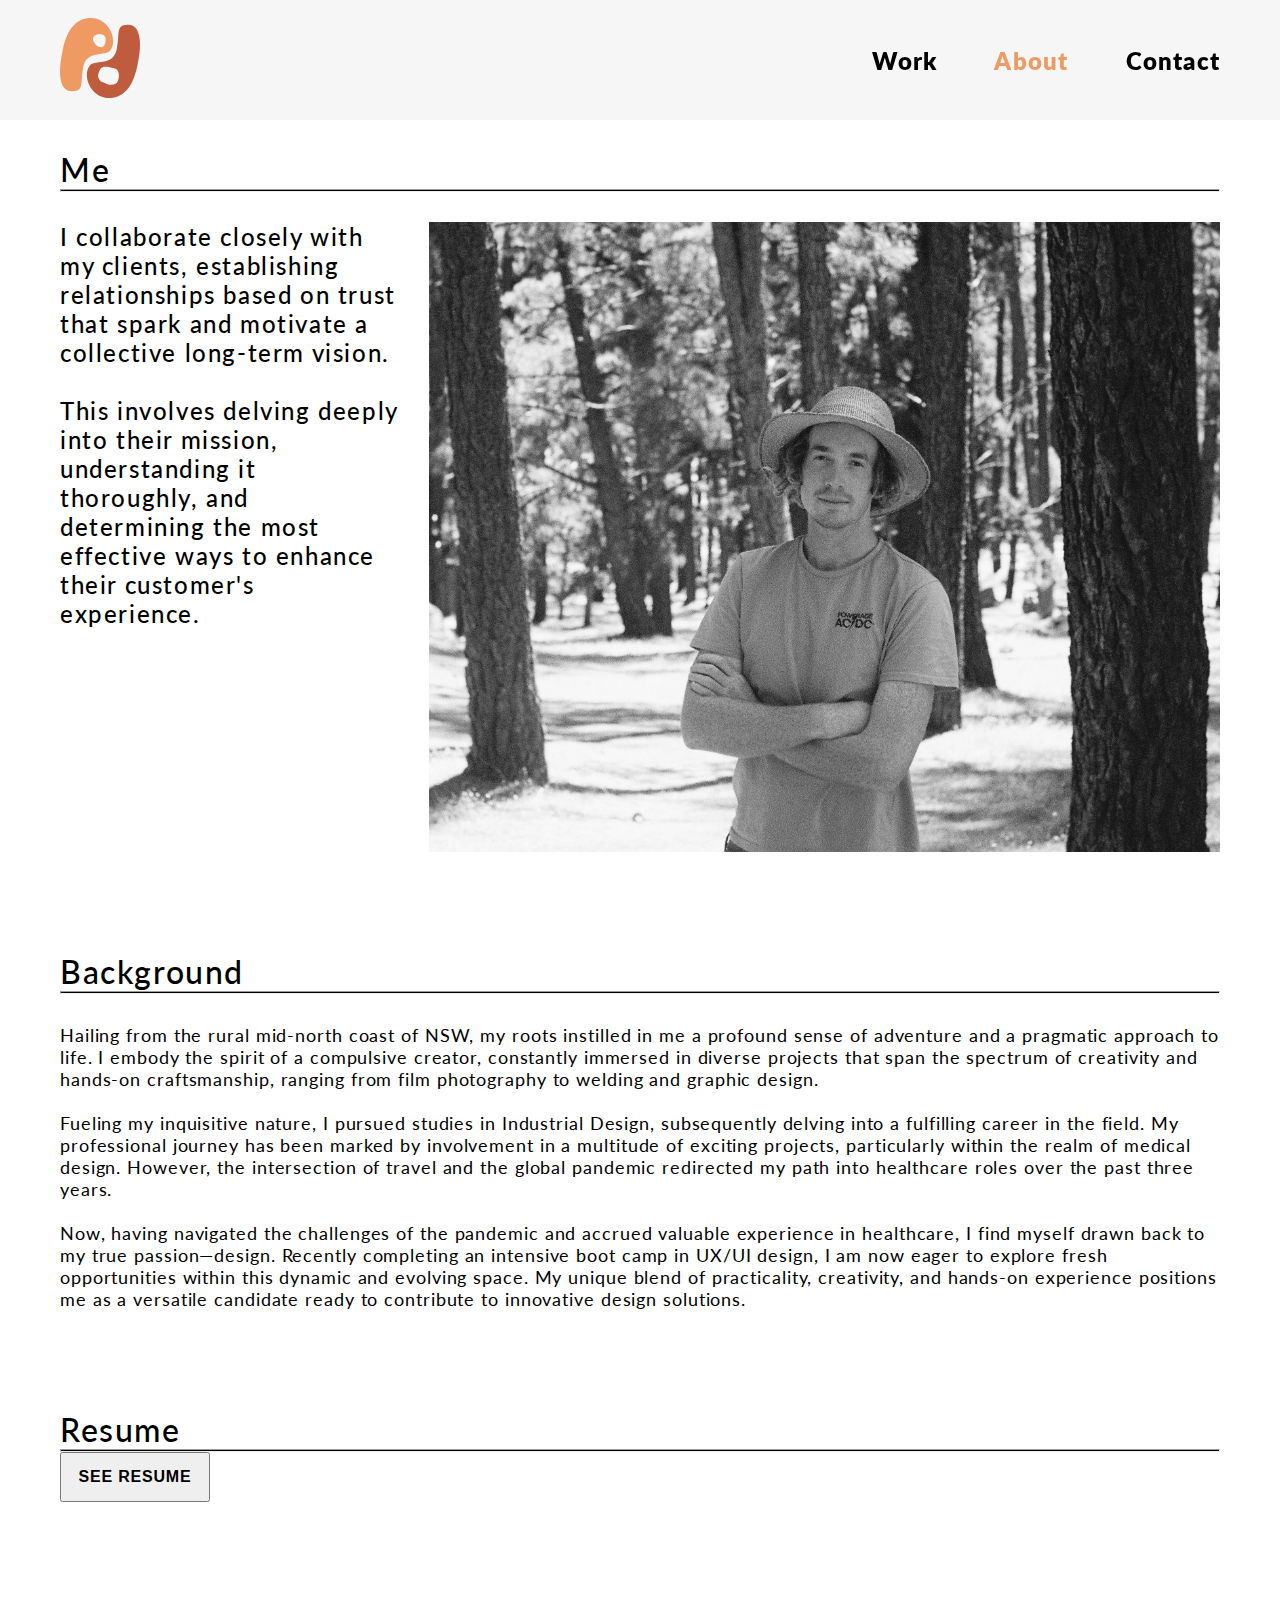
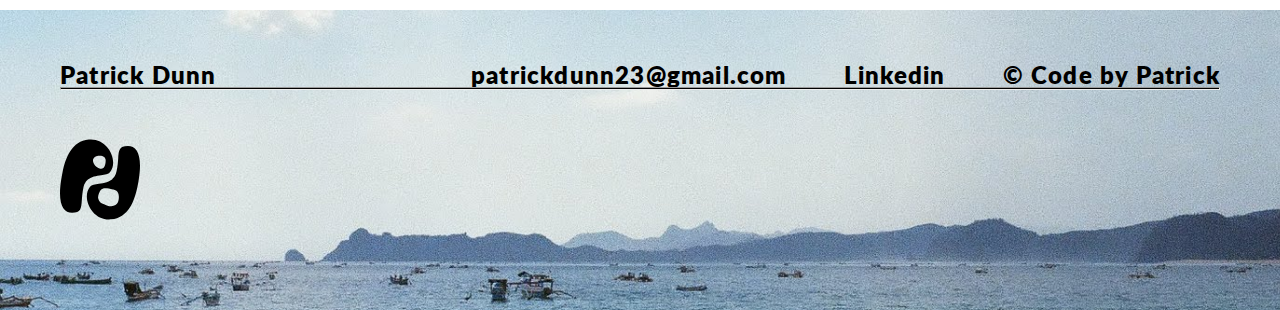
==== about.html @ 96b27e98 "Initial Upload" ====
<!DOCTYPE html>
<html>
    <head>
        <link rel="stylesheet" href="css/style.css">
        <title>
        </title>
        <meta name="viewport" content="width=device-width, initial-scale=1" />
    </head>
    <body>
    
         <!--  My UX Skills section coded using CSS flex -->
    <!--Header and Nav       -->
    <header>
     
        <div class="head">
            <ul class="headerContents">
                    <div class="headerSpacing">
                        <a href="index.html"><img src="images/New Logo.svg" alt=""></a>
                    </div>
                    <div >
                        <li class="navoptions"> <a href="work.html">Work</a></li>
                        <li class="navoptions"><a href="about.html" class="active">About</a></li>
                        <li class="navoptions"><a href="contact.html">Contact</a></li>
                    </div>
                  
                </ul>            
            </div>
        </header>
        
        <!--Me Section     -->
    <div>
        <section class="headerPadding">
            <div>
             
                <h4 > Me </h4>
        
                <hr class="hrabout">
                <div class="flexContainer">
                    <div class="metext flex_item">
                        <p>I collaborate closely with my clients, establishing relationships based on trust that spark and motivate a collective long-term vision.</p>
                        <br>
                        <p>This involves delving deeply into their mission, understanding it thoroughly, and determining the most effective ways to enhance their customer's experience.</p>
                    </div>
                    <div class="flex_item profilePic">
                    </div>
                </div>
            </div>
        </section>
    </div>

        <!--Background Section     -->
        <div >
            <section class="backgroundPadding">
                <div>
                    <h4> Background </h4>
                    <hr class="hrabout">
                    <div class="backgroundText">
                        <p> Hailing from the rural mid-north coast of NSW, my roots instilled in me a profound sense of adventure and a pragmatic approach to life. I embody the spirit of a compulsive creator, constantly immersed in diverse projects that span the spectrum of creativity and hands-on craftsmanship, ranging from film photography to welding and graphic design. </p>
                        <br>
                        <p>   Fueling my inquisitive nature, I pursued studies in Industrial Design, subsequently delving into a fulfilling career in the field. My professional journey has been marked by involvement in a multitude of exciting projects, particularly within the realm of medical design. However, the intersection of travel and the global pandemic redirected my path into healthcare roles over the past three years. </p>
                            <br>
                        <p>  Now, having navigated the challenges of the pandemic and accrued valuable experience in healthcare, I find myself drawn back to my true passion—design. Recently completing an intensive boot camp in UX/UI design, I am now eager to explore fresh opportunities within this dynamic and evolving space. My unique blend of practicality, creativity, and hands-on experience positions me as a versatile candidate ready to contribute to innovative design solutions. </p> 
                    </div>
                </div>
            </section>
        </div>
        
        <!--Resume Section     -->
        <div class="resumeSpacing resumeButton">
            <h4> Resume </h4>
            <hr class="hrabout">
            <button data-modal-target="#modal" class="button resumeButton">See Resume</button>
    </div>

    
          <!--Footer section        -->  
          <footer>
            <div class="homefooterBackground">
            <ul class="footername">
                    <div class="name">
                        <li>Patrick Dunn</li>
                    </div>
                    <div >
                        <li class="footerContact">patrickdunn23@gmail.com</li>
                        <li class="footerContact">Linkedin</li>
                        <li class="footerContact">© Code by Patrick </li>
                    </div>
                    <hr class="hrfooter">
                </ul>
            <ul > 
            </ul>
            <div class="footerlogo spinmMe ">
                <img class="spinMe" src="images/New Logo-Black.svg" alt="">
            </div>
           <!--JS overlay     -->
          
            <div class="modal" id="modal">
                <img class="resume"  src="images/Resume.svg" alt="resume Image Missing">
                
                <div class="exitDownload">
                    <button data-close-button class="close-button">&times;</button>
                    <div class="resumeDownload">  <a href="Patrick Dunn Resume.pdf"><img src="images/Download.svg" alt=""></a></div>
                </div>
            </div>
            <div id="overlay"></div>        
        </footer>
    </body>
<script src="js/index.js"></script>
</html>
---- css/style.css ----
@import url('https://fonts.googleapis.com/css2?family=Alike&family=Knewave&family=Lato:ital,wght@0,700;1,400&family=Lekton&display=swap');

* {
    margin: 0;
    padding: 0;
    box-sizing: border-box;
}
  /* Header Section................. */

  header{
    display: flex;
    top: 0;
    height: 120px !important;
    width: 100%;
    z-index: 1000;
    background: rgba(241, 240, 242, 0.60);
    backdrop-filter: blur(10px);
    position: fixed;
    }

  .headerContents{
    display: flex;
    vertical-align: top;  
    justify-content: space-between; 
    color: #000;
    font-family: 'Lato', sans-serif;
    font-size: 24px;
    font-style: normal;
    font-weight: 800;
    line-height: normal;
    letter-spacing: 1.2px;
    text-transform: capitalize;
    margin-left: 60px;
    margin-right: 60px;
    height:120px;
    align-items: center;
}
a{
       text-decoration: none;
       color: black;
        
}

.headerSpacing{
    align-items: center;
}
.headerSpacing :hover{
    animation: spin 0.5s infinite;
    animation-timing-function: linear;
}

.head{
    width: 100%;
}

.navoptions{
    padding-left: 50px;
  
}

.navoptions:hover{
    text-shadow:  0px 0px 7px #EF9A63; 
}

  /* Body Section................. */

body{
    margin: 0;
    padding: 0;
}

.button{
    color: black;
    font-size: 16px;
    font-family:Arial, Helvetica, sans-serif;
    font-weight: 800;
    text-transform: uppercase;
    letter-spacing: 0.8px;
    word-wrap: break-word;
    width: 150px;
    height: 50px;
    flex-shrink: 0;
}
/* Homepage ................. */
.heroimg{
    background-image: url(../images/homepagehero.jpg);
    background-size: cover;
    background-repeat: no-repeat;
    height: 130vh;
    margin-bottom: 50px;
   
}

.heroPadding{
    padding-top:  150px;
    margin-left: 60px;
    margin-right: 60px;
    display: flex;
}

h1{
    align-items: center;
    flex-shrink: 0;
    color: #EF9A63;
    font-family: 'Knewave', system-ui;
    font-size: 40px;
    font-style: normal;
    font-weight: 400;
    line-height: normal;
    letter-spacing: 2px;
    text-transform: capitalize;

}

.h1dark{
    color: #BF5C3D;
    padding-left: 10px;
}

h2{
    color: #000;
    font-family: 'Alike', serif;
    font-size: 24px;
    font-style: normal;
    font-weight: 400;
    line-height: normal;
    letter-spacing: 1.2px;
 
}
.hometext{
    max-width: 800px;
    margin-left: 60px;
    transform: translateY(-370px);
    align-items: center;
    flex-shrink: 0;
    margin-right: 60px;
}

.headerPadding{
    margin-top: 150px;
    margin-left: 60px;
    margin-right: 60px;
    margin-bottom: 100px;
}

.backgroundPadding{
    margin-left: 60px;
    margin-right: 60px;
    margin-bottom: 100px;
}
.squiggle{
    display: flex;
    width: 100%;
    transform: translateY(-120px);
}
/* About Page................. */
.hrabout{
    background-color: black;
    height: 3px;
    width: 100%; 
}

.flexContainer{
    display: flex; 
    justify-content: space-between;
}

.metext{
    color: black;
    font-family: 'Lato', sans-serif;
    font-size: 24px;
    font-style: normal;
    font-weight: 500;
    line-height: normal;
    letter-spacing: 1.6px;
    width: 30%;
}

  .flex_item {
    margin-top: 30px;
  }
  .profilePic{
    margin-left: 30px; 
    width: 70%;
    background-image: url(../images/A000453-R1-02-1A.jpg);
    background-position: center;
    background-size: cover;
    background-repeat: no-repeat;
    height: 70vh;
}

  .container{
    position: relative;
  }

  .backgroundText{
    color: #000;
    font-family: 'Lato', sans-serif;
    font-size: 18px;
    font-style: normal;
    font-weight: 400;
    line-height: normal;
    letter-spacing: 0.9px;
    margin-top: 30px;
   
  }

  .resumeSpacing{
    margin-left: 60px;
    margin-right: 60px;
    width: calc(100% - 120px);
    height: 200px;
}

/* Work Page................. */
.casestudy{
    width: cover;
    display: grid;
    grid-template-columns: 30% 70% ;
    padding: 2%;
}
.caseIntro{
    display: flex; 
    justify-content: space-between;
    margin-top: 150px;
    min-height: 65vh;
}

.hrcase{
    background-color: black;
    height: 3px;
    width: calc(100% - 120px);
    position: absolute;
    margin-left: 60px;
}

.WorkGrid{
    width: cover;
    display: grid;
    grid-template-columns: 30% 70% ;
    margin-left: 60px;
    margin-right: 60px;
    padding-top: 50px;
    margin-bottom: 50px;  
}

.gridRows{
    display: grid;
    grid-template-rows:  minmax(auto, 200px) auto 80px;
}

.caseimage{
   width: 100%;
   padding-left: 50px;
}

.skills{
  padding-top: 10px;

}

h4{
    color: #000;
    font-family: 'Lato', sans-serif;
    font-size: 32px;
    font-style: normal;
    font-weight: 500;
    line-height: normal;
    letter-spacing: 1.6px;
    text-transform: capitalize;
    padding-right: 50px;
}

.caseButton{
    display: flex;
    justify-content: flex-start;
    align-items: end;
}

  /* Footer Section................. */
 .name{
    margin-top: 50px;
    
 }
 .footerContact{
    margin-top: 50px;
    padding-left: 50px;
 }

 .hrfooter{
    background-color: black;
    height: 3px;
    width: calc(100% - 120px);
    position: absolute;
    bottom: 0;
   transform: translateY(-220px);
}

.footer {
    position: relative;
    min-height: 300px;
    z-index: 1;
    
}
footer {
    min-height: 300px; 
    
}
.footerBackground {

    background-image: url(../images/Mask\ group.png);
    background-repeat: no-repeat;
    background-size: cover;
    height: 300px; 

    position: relative;
    z-index: 1;

}

.homefooterBackground {

    background-image: url(../images/homepagerfooterimage.png);
    background-repeat: no-repeat;
    background-size: cover;
    height: 300px; 
    position: relative;
    z-index: 1;

}
.footerlogo{
    display: flex;
    justify-content: flex-start;
    margin-left: 60px;
    margin-top: 50px;
    width: 80px;
    position: absolute;
}

.footername{
    display: flex;
    vertical-align: top;  
    justify-content: space-between; 
    color: #000;
    font-family: 'Lato', sans-serif;
    font-size: 24px;
    font-style: normal;
    font-weight: 800;
    line-height: normal;
    letter-spacing: 1.2px;
    margin-left: 60px;
    margin-right: 60px;
}

ul li {
    display: inline-block;
    vertical-align: top;
}

.spinMe {
    animation: spin 2s infinite;
    animation-timing-function: linear;

  }
/* Contact Section................. */

.contactItems{
    display: flex;
    color: #000;
    font-family: 'Lato', sans-serif;
    font-size: 18px;
    font-style: normal;
    font-weight: 400;
    line-height: normal;
    letter-spacing: 0.9px;
    margin-top: 30px;
    padding-bottom: 3px;
}

.contactText{
    padding-left: 30px;
}




  /* Animations and media................. */
@keyframes spin {
    from {transform: rotate(180deg);
  
    }
    to {transform: rotate(-180deg);
  
    }}

 @media screen and (max-width:600px) {
    /* Flex changes................. */   
    .flexContainer{
            display: flex;
            flex-direction: column;
        }
        .metext{
            color: black;
            font-family: 'Lato', sans-serif;
            font-size: 24px;
            font-style: normal;
            font-weight: 500;
            line-height: normal;
            letter-spacing: 1.6px;
            width: 100%;
        }
        
        .profilePic{
            width: 100%;
            background-image: url(/images/A000453-R1-02-1A.jpg);
            background-position: center;
            background-size: cover;
            background-repeat: no-repeat;
            height: 40vh;
            margin-left: 0px;
        }
   
    /* Grid changes................. */
    .WorkGrid{
        width: cover;
        display: grid;
        grid-template-rows: 100% 100% 100% cover ;
        grid-template-columns: 1fr;
        margin-left: 60px;
        margin-right: 60px;
        padding-top: 50px;
        margin-bottom: 50px;  
    }
    .caseimage{
        width: 100%;
        padding-top: 30px;
        padding-left: 0px;
     }
}

.active{
    color: #EF9A63;
}
/* Resume overlay changes................. */

      *, *::after, *::before {
        box-sizing: border-box;
      }
      
      .modal {
        position: fixed;
        top: 30%;
        left: 50%;
        margin-top: 180px;
        height: 70%;
        transform: translate(-50%, -50%) scale(0);
        transition: 200ms ease-in-out;
        z-index: 10;
        width: 500px;
        max-width: 80%;
        display: flex;
        justify-content: space-between;
    
      }

       .resumeDownload{
        padding-left: 20px;
       }
      


      .modal.active {
        transform: translate(-50%, -50%) scale(1);
      }
      
      .modal-header {
        padding: 10px 15px;
        display: flex;
        justify-content: space-between;
        align-items: flex-start;
        align-items: center;
        border-bottom: 1px solid black;
      }
      
      .modal-header .title {
        font-size: 1.25rem;
        font-weight: bold;
      }
      
      .close-button {
        cursor: pointer;
        border: none;
        outline: none;
        background: none;
        font-size: 3.25rem;
        font-weight: bold;
        padding-left: 30px;
        align-items: baseline;
        align-self: flex-start;
    
      }
      
      .modal-body {
        padding: 10px 15px;
      }
      
      #overlay {
        position: fixed;
        opacity: 0;
        transition: 200ms ease-in-out;
        top: 0;
        left: 0;
        right: 0;
        bottom: 0;
        background-color: rgba(0, 0, 0, .5);
        backdrop-filter: blur(10px);
        pointer-events: none;
      }
      
      #overlay.active {
        opacity: 1;
        pointer-events: all;
      }
     
      .resume{
        width: 550px;
        height: auto;
      }
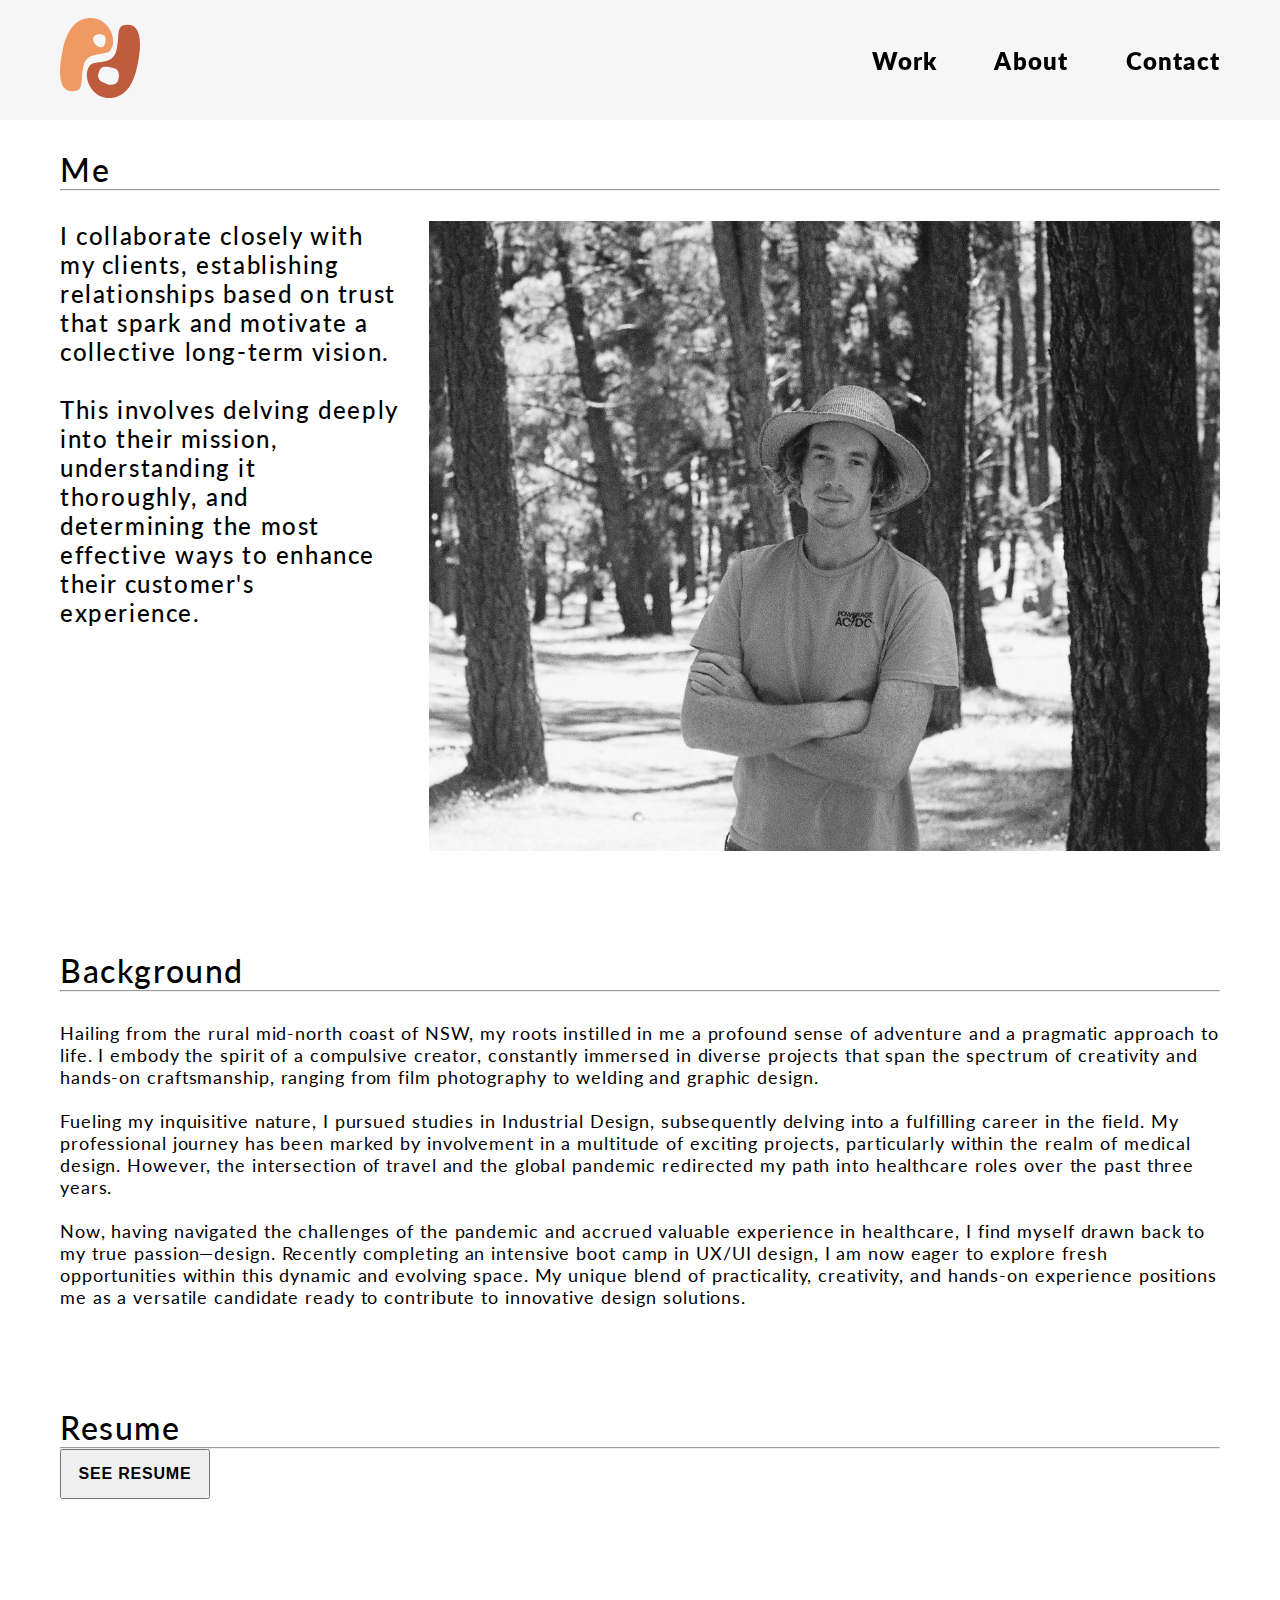
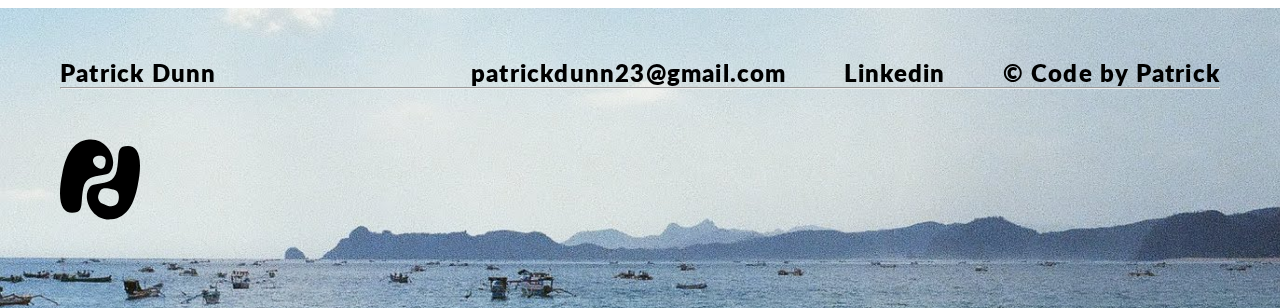
==== commit ded3fa47: "." ====
--- a/about.html
+++ b/about.html
@@ -76,22 +76,21 @@
           <!--Footer section        -->  
           <footer>
             <div class="homefooterBackground">
-            <ul class="footername">
+            <div class="footername">
                     <div class="name">
-                        <li>Patrick Dunn</li>
+                        Patrick Dunn
                     </div>
-                    <div >
+                    <ul>
                         <li class="footerContact">patrickdunn23@gmail.com</li>
                         <li class="footerContact">Linkedin</li>
                         <li class="footerContact">© Code by Patrick </li>
-                    </div>
-                    <hr class="hrfooter">
-                </ul>
-            <ul > 
-            </ul>
+                    </ul> 
+                </div>
+                <hr class="hrfooter">
             <div class="footerlogo spinmMe ">
                 <img class="spinMe" src="images/New Logo-Black.svg" alt="">
             </div>
+        </footer>
            <!--JS overlay     -->
           
             <div class="modal" id="modal">
--- a/css/style.css
+++ b/css/style.css
@@ -23,7 +23,7 @@
     display: flex;
     vertical-align: top;  
     justify-content: space-between; 
-    color: #000;
+    color: #000 !important;
     font-family: 'Lato', sans-serif;
     font-size: 24px;
     font-style: normal;
@@ -35,10 +35,10 @@
     margin-right: 60px;
     height:120px;
     align-items: center;
-}
+   }
 a{
-       text-decoration: none;
-       color: black;
+       text-decoration: none !important;
+       color: black !important;
         
 }
 
@@ -56,6 +56,7 @@
 
 .navoptions{
     padding-left: 50px;
+   
   
 }
 
@@ -157,13 +158,15 @@
 /* About Page................. */
 .hrabout{
     background-color: black;
-    height: 3px;
+    height: 2px;
     width: 100%; 
 }
 
 .flexContainer{
     display: flex; 
     justify-content: space-between;
+    
+    
 }
 
 .metext{
@@ -229,7 +232,7 @@
 
 .hrcase{
     background-color: black;
-    height: 3px;
+    height: 2px;
     width: calc(100% - 120px);
     position: absolute;
     margin-left: 60px;
@@ -247,12 +250,13 @@
 
 .gridRows{
     display: grid;
-    grid-template-rows:  minmax(auto, 200px) auto 80px;
+    grid-template-rows: auto auto auto  ;
 }
 
 .caseimage{
    width: 100%;
-   padding-left: 50px;
+   padding-left: 0px;
+   border-radius: 5px;
 }
 
 .skills{
@@ -290,11 +294,12 @@
 
  .hrfooter{
     background-color: black;
-    height: 3px;
+    height: 2px;
     width: calc(100% - 120px);
-    position: absolute;
     bottom: 0;
-   transform: translateY(-220px);
+    margin-left: 60px;
+    
+   
 }
 
 .footer {
@@ -382,11 +387,162 @@
     padding-left: 30px;
 }
 
+.whaleImage{
+max-width: 70%;
+padding-top: 20px;
+}
+.whalediv{
+
+  display: flex;
+  justify-content: end;
+}
+
+
+
+
+      .active{
+        color: #EF9A63;
+    }
+/* Resume overlay changes................. */
+
+      *, *::after, *::before {
+        box-sizing: border-box;
+      }
+      
+      .modal {
+        position: fixed;
+        top: 30%;
+        left: 50%;
+        margin-top: 180px;
+        height: 70%;
+        transform: translate(-50%, -50%) scale(0);
+        transition: 200ms ease-in-out;
+        z-index: 10;
+        width: 500px;
+        max-width: 80%;
+        display: flex;
+        justify-content: space-between;
+    
+      }
+
+       .resumeDownload{
+        padding-left: 20px;
+       }
+      
+
+
+      .modal.active {
+        transform: translate(-50%, -50%) scale(1);
+      }
+      
+      .modal-header {
+        padding: 10px 15px;
+        display: flex;
+        justify-content: space-between;
+        align-items: flex-start;
+        align-items: center;
+        border-bottom: 1px solid black;
+      }
+      
+      .modal-header .title {
+        font-size: 1.25rem;
+        font-weight: bold;
+      }
+      
+      .close-button {
+        cursor: pointer;
+        border: none;
+        outline: none;
+        background: none;
+        font-size: 3.25rem;
+        font-weight: bold;
+        padding-left: 30px;
+        align-items: baseline;
+        align-self: flex-start;
+    
+      }
+      
+      .modal-body {
+        padding: 10px 15px;
+      }
+      
+      #overlay {
+        position: fixed;
+        opacity: 0;
+        transition: 200ms ease-in-out;
+        top: 0;
+        left: 0;
+        right: 0;
+        bottom: 0;
+        background-color: rgba(0, 0, 0, .5);
+        backdrop-filter: blur(10px);
+        pointer-events: none;
+      }
+      
+      #overlay.active {
+        opacity: 1;
+        pointer-events: all;
+      }
+     
+      .resume{
+        width: 550px;
+        height: auto;
+      }
+
+      /* Unit 20 Bootstrap................. */
+      .caseHead{
+        margin-top: 150px;
+        margin-left: 60px;
+        margin-right: 60px;
+      }
+
+
+      .marginc{
+margin-left: 60px;
+margin-right: 60px;      }
+
+.caseAbout{
+  display: flex;
+  flex-direction: row;
+  justify-content: space-between;
+}
+
+.caseh{
+  width: 70%;
+  height: auto;
+}
+
+.cardBg{
+background-color:  #A5C6BD  !important;
+
+}
+.cardPadd{
+  padding-right: 50px;
+ 
+}
+
+
+.projectInfo{
+  color: #000;
+  font-family:  'Lato', sans-serif;
+  font-size: 24px;
+  font-style: normal;
+  font-weight: 500;
+  line-height: normal;
+  padding-bottom: 200px;}
+
+
+
+
+
+
+
+
 
 
 
   /* Animations and media................. */
-@keyframes spin {
+  @keyframes spin {
     from {transform: rotate(180deg);
   
     }
@@ -433,97 +589,59 @@
         margin-bottom: 50px;  
     }
     .caseimage{
-        width: 100%;
-        padding-top: 30px;
         padding-left: 0px;
+        border-radius: 5px;
+        
+        
+       
      }
-}
-
-.active{
-    color: #EF9A63;
-}
-/* Resume overlay changes................. */
-
-      *, *::after, *::before {
-        box-sizing: border-box;
-      }
-      
-      .modal {
-        position: fixed;
-        top: 30%;
-        left: 50%;
-        margin-top: 180px;
-        height: 70%;
-        transform: translate(-50%, -50%) scale(0);
-        transition: 200ms ease-in-out;
-        z-index: 10;
-        width: 500px;
-        max-width: 80%;
-        display: flex;
-        justify-content: space-between;
-    
-      }
-
-       .resumeDownload{
-        padding-left: 20px;
-       }
-      
-
-
-      .modal.active {
-        transform: translate(-50%, -50%) scale(1);
-      }
-      
-      .modal-header {
-        padding: 10px 15px;
-        display: flex;
-        justify-content: space-between;
-        align-items: flex-start;
-        align-items: center;
-        border-bottom: 1px solid black;
-      }
-      
-      .modal-header .title {
-        font-size: 1.25rem;
-        font-weight: bold;
-      }
-      
-      .close-button {
-        cursor: pointer;
-        border: none;
-        outline: none;
-        background: none;
-        font-size: 3.25rem;
-        font-weight: bold;
-        padding-left: 30px;
-        align-items: baseline;
-        align-self: flex-start;
-    
-      }
-      
-      .modal-body {
-        padding: 10px 15px;
-      }
-      
-      #overlay {
-        position: fixed;
-        opacity: 0;
-        transition: 200ms ease-in-out;
-        top: 0;
-        left: 0;
-        right: 0;
-        bottom: 0;
-        background-color: rgba(0, 0, 0, .5);
-        backdrop-filter: blur(10px);
-        pointer-events: none;
-      }
-      
-      #overlay.active {
-        opacity: 1;
-        pointer-events: all;
-      }
-     
-      .resume{
-        width: 550px;
-        height: auto;
+     .cardPadd{
+      padding-right: 0px;
+    }
+
+    
+}
+
+
+
+
+@media screen and (max-width:1000px) {
+  /* Flex changes................. */   
+  h4{
+    color: #000;
+    font-family: 'Lato', sans-serif;
+    font-size: 26px;
+    font-style: normal;
+    font-weight: 500;
+    line-height: normal;
+    letter-spacing: 1.6px;
+    text-transform: capitalize;
+    padding-right: 50px;
+}
+      }
+
+      h3{
+        color: black;
+
+font-family: 'Lato', sans-serif;
+font-size: 65px !important;
+font-style: normal;
+font-weight: 500 !important;
+line-height: normal !important;
+letter-spacing: 1.8px;
+text-transform: capitalize;
+      }
+
+      .wetlandFooterBackground {
+
+        background-image: url(../images/Wetland-footer.png);
+        background-repeat: no-repeat;
+        background-size: cover;
+        height: 300px; 
+        position: relative;
+        z-index: 1;
+
+      }
+      .italic{
+        font-style: italic;
       }